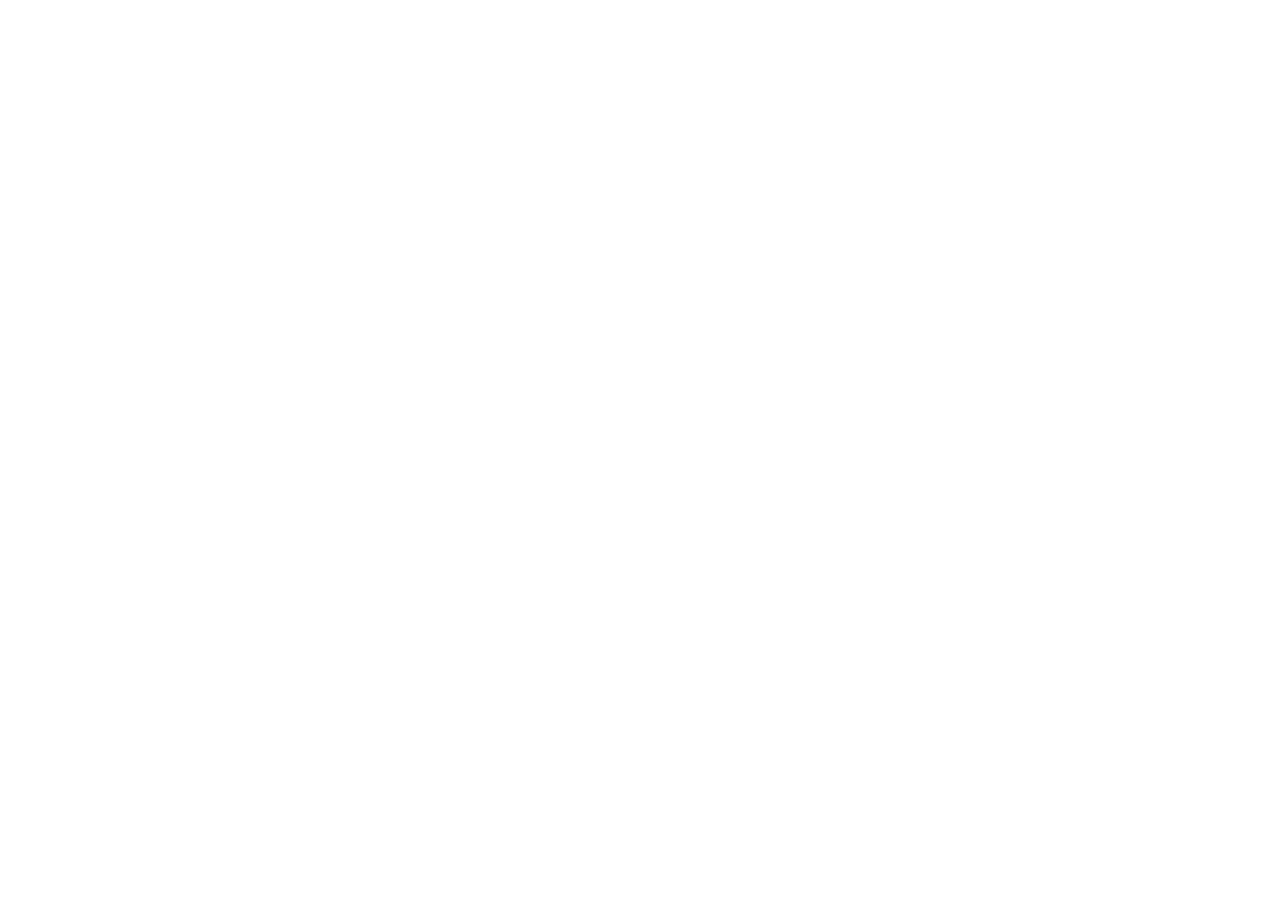
==== index.html @ a70ebf13 "Initial commit" ====
<!DOCTYPE html>
<html lang="en">
<head>
    <meta charset="UTF-8">
    <meta http-equiv="X-UA-Compatible" content="IE=edge">
    <meta name="viewport" content="width=device-width, initial-scale=1.0">
    <title> 9 vazifa</title>
    <link rel="stylesheet" href="css/main.css">
</head>
<body>
 
</body>
</html>
---- css/main.css ----
html {
  height: 100%;
  -webkit-box-sizing: border-box;
          box-sizing: border-box;
}

* {
  -webkit-box-sizing: inherit;
          box-sizing: inherit;
}

body {
  height: 100%;
  display: -webkit-box;
  display: -ms-flexbox;
  display: flex;
  -webkit-box-orient: vertical;
  -webkit-box-direction: normal;
      -ms-flex-direction: column;
          flex-direction: column;
  margin: 0;
  padding: 0;
  font-family: 'Barlow' , 'Arial' , 'sans serif';
  font-weight: 400;
  font-size: 16px;
  line-height: 26px;
  background-color: #fff;
  color: #000;
}

img {
  max-width: 100%;
}

main {
  -webkit-box-flex: 1;
      -ms-flex-positive: 1;
          flex-grow: 1;
}

/*! normalize.css v8.0.1 | MIT License | github.com/necolas/normalize.css */
/* Document
   ========================================================================== */
/**
 * 1. Correct the line height in all browsers.
 * 2. Prevent adjustments of font size after orientation changes in iOS.
 */
html {
  line-height: 1.15;
  /* 1 */
  -webkit-text-size-adjust: 100%;
  /* 2 */
}

/* Sections
     ========================================================================== */
/**
   * Remove the margin in all browsers.
   */
body {
  margin: 0;
}

/**
   * Render the `main` element consistently in IE.
   */
main {
  display: block;
}

/**
   * Correct the font size and margin on `h1` elements within `section` and
   * `article` contexts in Chrome, Firefox, and Safari.
   */
h1 {
  font-size: 2em;
  margin: 0.67em 0;
}

/* Grouping content
     ========================================================================== */
/**
   * 1. Add the correct box sizing in Firefox.
   * 2. Show the overflow in Edge and IE.
   */
hr {
  -webkit-box-sizing: content-box;
          box-sizing: content-box;
  /* 1 */
  height: 0;
  /* 1 */
  overflow: visible;
  /* 2 */
}

/**
   * 1. Correct the inheritance and scaling of font size in all browsers.
   * 2. Correct the odd `em` font sizing in all browsers.
   */
pre {
  font-family: monospace, monospace;
  /* 1 */
  font-size: 1em;
  /* 2 */
}

/* Text-level semantics
     ========================================================================== */
/**
   * Remove the gray background on active links in IE 10.
   */
a {
  background-color: transparent;
}

/**
   * 1. Remove the bottom border in Chrome 57-
   * 2. Add the correct text decoration in Chrome, Edge, IE, Opera, and Safari.
   */
abbr[title] {
  border-bottom: none;
  /* 1 */
  text-decoration: underline;
  /* 2 */
  -webkit-text-decoration: underline dotted;
          text-decoration: underline dotted;
  /* 2 */
}

/**
   * Add the correct font weight in Chrome, Edge, and Safari.
   */
b,
strong {
  font-weight: bolder;
}

/**
   * 1. Correct the inheritance and scaling of font size in all browsers.
   * 2. Correct the odd `em` font sizing in all browsers.
   */
code,
kbd,
samp {
  font-family: monospace, monospace;
  /* 1 */
  font-size: 1em;
  /* 2 */
}

/**
   * Add the correct font size in all browsers.
   */
small {
  font-size: 80%;
}

/**
   * Prevent `sub` and `sup` elements from affecting the line height in
   * all browsers.
   */
sub,
sup {
  font-size: 75%;
  line-height: 0;
  position: relative;
  vertical-align: baseline;
}

sub {
  bottom: -0.25em;
}

sup {
  top: -0.5em;
}

/* Embedded content
     ========================================================================== */
/**
   * Remove the border on images inside links in IE 10.
   */
img {
  border-style: none;
}

/* Forms
     ========================================================================== */
/**
   * 1. Change the font styles in all browsers.
   * 2. Remove the margin in Firefox and Safari.
   */
button,
input,
optgroup,
select,
textarea {
  font-family: inherit;
  /* 1 */
  font-size: 100%;
  /* 1 */
  line-height: 1.15;
  /* 1 */
  margin: 0;
  /* 2 */
}

/**
   * Show the overflow in IE.
   * 1. Show the overflow in Edge.
   */
button,
input {
  /* 1 */
  overflow: visible;
}

/**
   * Remove the inheritance of text transform in Edge, Firefox, and IE.
   * 1. Remove the inheritance of text transform in Firefox.
   */
button,
select {
  /* 1 */
  text-transform: none;
}

/**
   * Correct the inability to style clickable types in iOS and Safari.
   */
button,
[type="button"],
[type="reset"],
[type="submit"] {
  -webkit-appearance: button;
}

/**
   * Remove the inner border and padding in Firefox.
   */
button::-moz-focus-inner,
[type="button"]::-moz-focus-inner,
[type="reset"]::-moz-focus-inner,
[type="submit"]::-moz-focus-inner {
  border-style: none;
  padding: 0;
}

/**
   * Restore the focus styles unset by the previous rule.
   */
button:-moz-focusring,
[type="button"]:-moz-focusring,
[type="reset"]:-moz-focusring,
[type="submit"]:-moz-focusring {
  outline: 1px dotted ButtonText;
}

/**
   * Correct the padding in Firefox.
   */
fieldset {
  padding: 0.35em 0.75em 0.625em;
}

/**
   * 1. Correct the text wrapping in Edge and IE.
   * 2. Correct the color inheritance from `fieldset` elements in IE.
   * 3. Remove the padding so developers are not caught out when they zero out
   *    `fieldset` elements in all browsers.
   */
legend {
  -webkit-box-sizing: border-box;
          box-sizing: border-box;
  /* 1 */
  color: inherit;
  /* 2 */
  display: table;
  /* 1 */
  max-width: 100%;
  /* 1 */
  padding: 0;
  /* 3 */
  white-space: normal;
  /* 1 */
}

/**
   * Add the correct vertical alignment in Chrome, Firefox, and Opera.
   */
progress {
  vertical-align: baseline;
}

/**
   * Remove the default vertical scrollbar in IE 10+.
   */
textarea {
  overflow: auto;
}

/**
   * 1. Add the correct box sizing in IE 10.
   * 2. Remove the padding in IE 10.
   */
[type="checkbox"],
[type="radio"] {
  -webkit-box-sizing: border-box;
          box-sizing: border-box;
  /* 1 */
  padding: 0;
  /* 2 */
}

/**
   * Correct the cursor style of increment and decrement buttons in Chrome.
   */
[type="number"]::-webkit-inner-spin-button,
[type="number"]::-webkit-outer-spin-button {
  height: auto;
}

/**
   * 1. Correct the odd appearance in Chrome and Safari.
   * 2. Correct the outline style in Safari.
   */
[type="search"] {
  -webkit-appearance: textfield;
  /* 1 */
  outline-offset: -2px;
  /* 2 */
}

/**
   * Remove the inner padding in Chrome and Safari on macOS.
   */
[type="search"]::-webkit-search-decoration {
  -webkit-appearance: none;
}

/**
   * 1. Correct the inability to style clickable types in iOS and Safari.
   * 2. Change font properties to `inherit` in Safari.
   */
::-webkit-file-upload-button {
  -webkit-appearance: button;
  /* 1 */
  font: inherit;
  /* 2 */
}

/* Interactive
     ========================================================================== */
/*
   * Add the correct display in Edge, IE 10+, and Firefox.
   */
details {
  display: block;
}

/*
   * Add the correct display in all browsers.
   */
summary {
  display: list-item;
}

/* Misc
     ========================================================================== */
/**
   * Add the correct display in IE 10+.
   */
template {
  display: none;
}

/**
   * Add the correct display in IE 10.
   */
[hidden] {
  display: none;
}

.visually-hidden {
  position: absolute;
  white-space: nowrap;
  width: 1px;
  height: 1px;
  overflow: hidden;
  border: 0;
  padding: 0;
  clip: rect(0 0 0 0);
  -webkit-clip-path: inset(50%);
          clip-path: inset(50%);
  margin: -1px;
}
/*# sourceMappingURL=main.css.map */
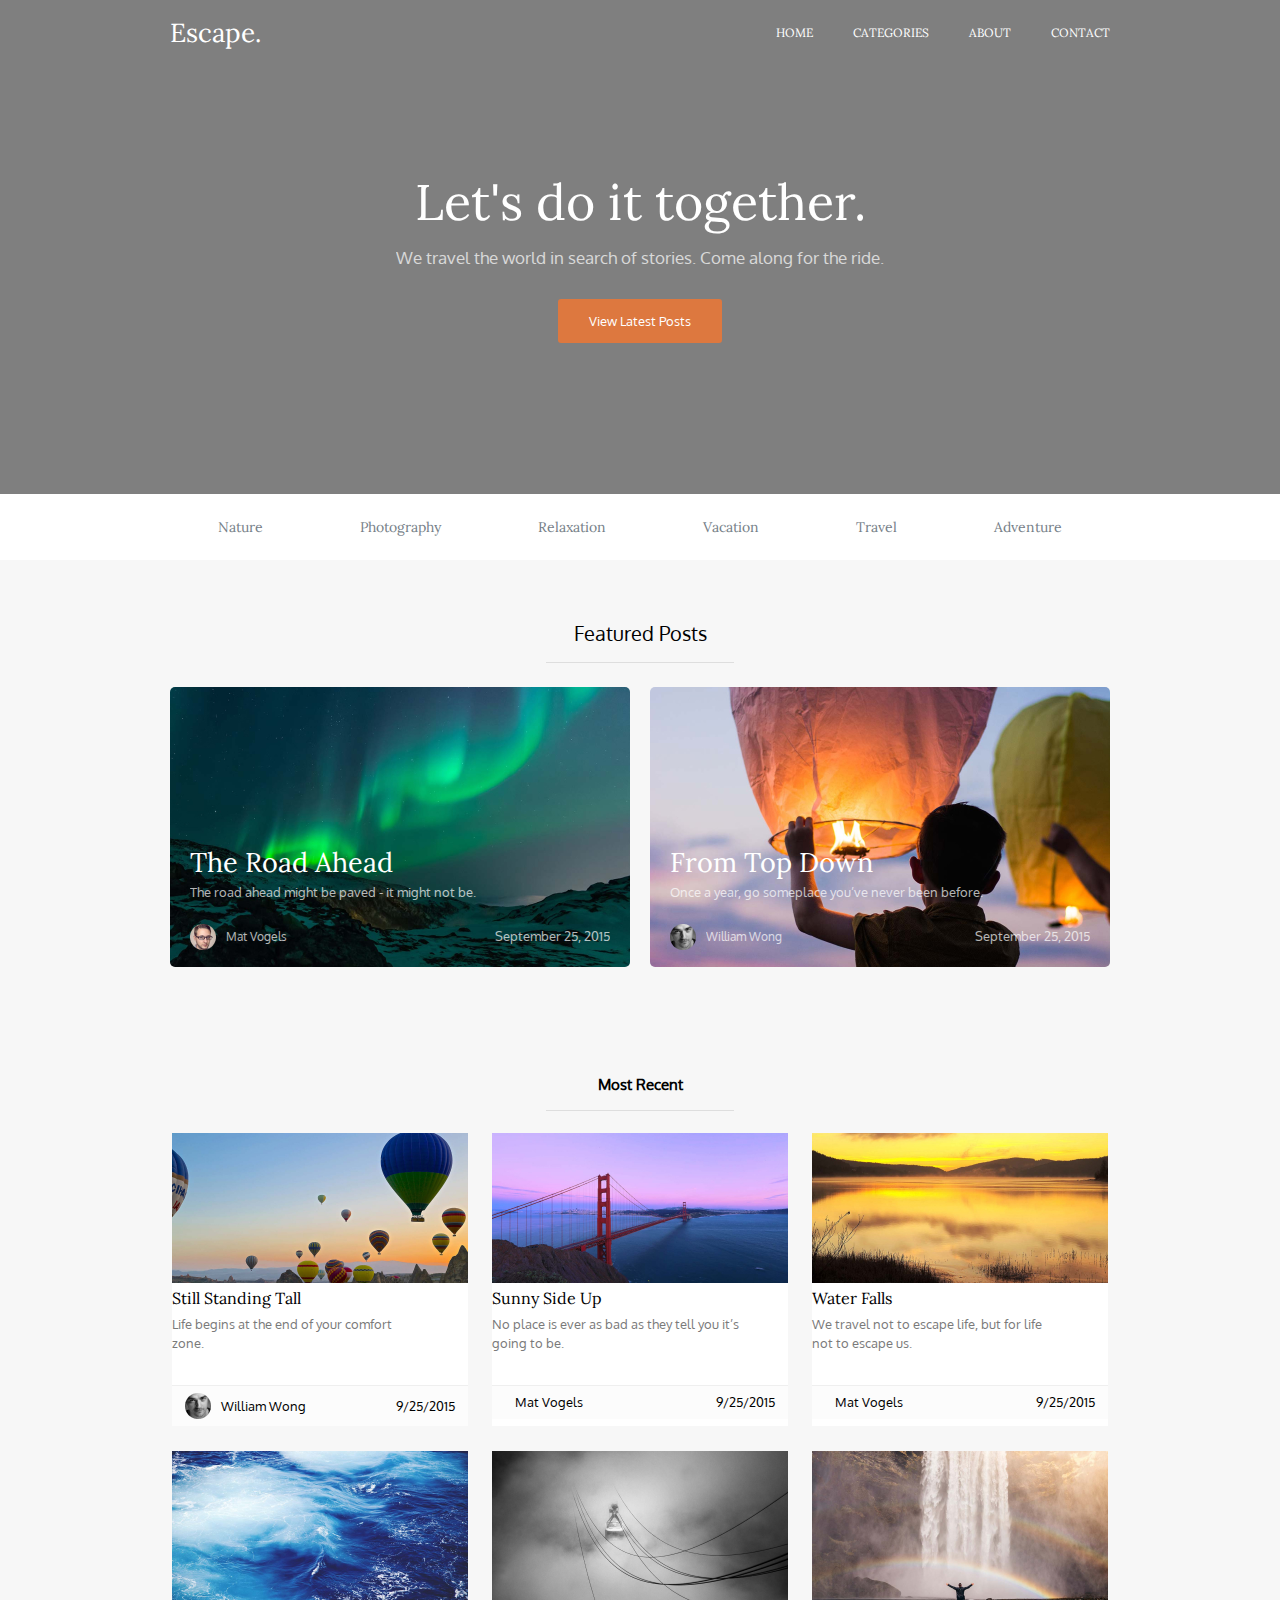
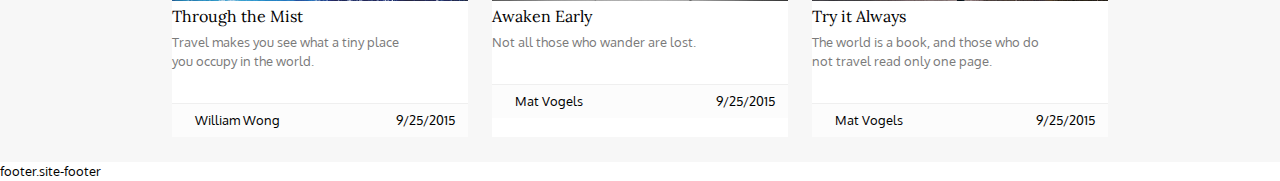
==== commit f2d1f3fe: "project" ====
--- a/index.html
+++ b/index.html
@@ -4,10 +4,193 @@
     <meta charset="UTF-8">
     <meta http-equiv="X-UA-Compatible" content="IE=edge">
     <meta name="viewport" content="width=device-width, initial-scale=1.0">
-    <title> 9 vazifa</title>
+    <title> 10 vazifa</title>
     <link rel="stylesheet" href="css/main.css">
 </head>
 <body>
- 
+    <header class="site-header">
+      <div class="container">
+        <div class="site-header__content">
+            <a href="#" class="site-header__content-link">Escape.</a>
+            <nav class="site-nav">
+                <ul class="site-nav__list">
+                    <li class="site-nav__list-item">
+                        <a class="site-nav__item-link" href="#">
+                             home
+                        </a></li>
+                    <li class="site-nav__list-item">
+                        <a class="site-nav__item-link" href="#">
+                             categories 
+                        </a></li>
+                    <li class="site-nav__list-item">
+                        <a class="site-nav__item-link" href="#">
+                             about
+                        </a></li>
+                    <li class="site-nav__list-item">
+                        <a class="site-nav__item-link" href="#">
+                             contact
+                        </a></li>
+                </ul>
+            </nav>
+        </div>
+        <div class="site-together">
+            <h2 class="site-together__heading">
+                Let's do it together.
+            </h2>
+            <p class="site-together__text">
+                We travel the world in search of stories. Come along for the ride.
+            </p>
+            <a href="#" class="site-together__link">
+                View Latest Posts
+            </a>
+        </div>
+      </div>
+    </header>
+    <main class="site-main">
+        <section class="section-posts container">
+            <div class="section-posts__content">
+                <ul class="section-posts__content-list">
+                    <li class="section-posts__list-item">
+                        <a class="section-posts__item-link" href="#" >
+                            Nature
+                        </a></li>
+                    <li class="section-posts__list-item">
+                        <a class="section-posts__item-link" href="#" >
+                            Photography
+                        </a></li>
+                    <li class="section-posts__list-item">
+                        <a class="section-posts__item-link" href="#" >
+                            Relaxation
+                        </a></li>
+                    <li class="section-posts__list-item">
+                        <a class="section-posts__item-link" href="#" >
+                            Vacation
+                        </a></li>
+                    <li class="section-posts__list-item">
+                        <a class="section-posts__item-link" href="#" >
+                            Travel
+                        </a></li>
+                    <li class="section-posts__list-item">
+                        <a class="section-posts__item-link" href="#" >
+                            Adventure
+                        </a></li>
+                </ul>
+            </div>
+        </section>
+        <section class="featured-section">
+            <h3 class="featured-section__heading">Featured Posts</h3>
+         <div class=" featured-section__item container">
+             <div class="featured-section__wrapper">
+                <img class="featured-section__wrapper-img" src="img/road.jpg" srcset="img/road2x-1.jpg" alt="road" width="460" height="280">
+              <div class="featured-section__wrapper-content">
+                <h4 class="featured-section__wrapper-heading">The Road Ahead</h4>
+                <p class="featured-section__wrapper-text">The road ahead might be paved - it might not be.</p>
+              <div class="featured-section__items">
+                <div class="featured-section__content">
+                    <img class="featured-section__content-img" src="img/road.png" alt="" width="26" height="26">
+                    <p class="featured-section__content-text">Mat Vogels </p>
+                    </div>
+                    <p class="featured-section__wrapper-texts">September 25, 2015</p>    
+              </div>
+            </div>
+            </div>
+            <div class="featured-section__wrapper">
+                <img class="featured-section__wrapper-img" src="img/from.jpg" srcset="img/from2x.jpg" alt="form" width="460" height="280">
+        <div class="featured-section__wrapper-content">
+            <h4 class="featured-section__wrapper-heading">From Top Down</h4>
+            <p class="featured-section__wrapper-text">Once a year, go someplace you’ve never been before.</p>
+           <div class="featured-section__items">
+            <div class="featured-section__content">
+                <img class="featured-section__content-img" src="img/form.png" alt="" width="26" height="26">
+                <p class="featured-section__content-text">William Wong</p>
+                </div>
+                <p class="featured-section__wrapper-texts">September 25, 2015</p>
+           </div>
+        </div>
+        </div>
+         </div>
+         </div> 
+        </section>
+        <section class="section-recent">
+           <div class="section-recent__wrapr container">
+            <h3 class="section-recent__heading">Most Recent</h3>
+            <ul class="section-recent__list">
+                <li class="section-recent__list-item">
+                    <img class="section-recent__item-img" src="img/shar.jpg" srcset="img/shar2x.jpg" alt="" width="296" height="150" >
+                    <h4 class="section-recent__item-heading">Still Standing Tall</h4>
+                    <p class="section-recent__item-text">Life begins at the end of your comfort zone.</p>
+                    <div class="section-recent__content">
+                        <div class="section-recent__content-item">
+                            <img src="img/form.png" alt="" class="section-recent__content-img">
+                            <p class="section-recent__content-text">William Wong</p>
+                        </div>
+                            <p class="section-recent__texts">9/25/2015</p>
+                    </div>
+                </li>
+                <li class="section-recent__list-item">
+                    <img class="section-recent__item-img" src="img/koprik.jpg" srcset="img/koprik2x.jpg" alt="" width="296" height="150" >
+                    <h4 class="section-recent__item-heading">Sunny Side Up</h4>
+                    <p class="section-recent__item-text">No place is ever as bad as they tell you it’s going to be.</p>
+                    <div class="section-recent__content">
+                        <div class="section-recent__content-item">
+                            <img src="" alt="" class="section-recent__content-img">
+                            <p class="section-recent__content-text">Mat Vogels</p>
+                        </div>
+                            <p class="section-recent__texts">9/25/2015</p>
+                    </div>
+                </li>
+                <li class="section-recent__list-item">
+                    <img class="section-recent__item-img" src="img/falls.jpg" srcset="img/falls2x.jpg" alt="" width="296" height="150" >
+                    <h4 class="section-recent__item-heading">Water Falls</h4>
+                    <p class="section-recent__item-text">We travel not to escape life, but for life not to escape us.</p>
+                    <div class="section-recent__content">
+                        <div class="section-recent__content-item">
+                            <img src="" alt="" class="section-recent__content-img">
+                            <p class="section-recent__content-text">Mat Vogels</p>
+                        </div>
+                            <p class="section-recent__texts">9/25/2015</p>
+                    </div>
+                </li>
+                <li class="section-recent__list-item">
+                    <img class="section-recent__item-img" src="img/mist.jpg" srcset="img/mist2x.jpg" alt="" width="296" height="150" >
+                    <h4 class="section-recent__item-heading">Through the Mist</h4>
+                    <p class="section-recent__item-text">Travel makes you see what a tiny place you occupy in the world.</p>
+                    <div class="section-recent__content">
+                        <div class="section-recent__content-item">
+                        <img src="" alt="" class="section-recent__content-img">
+                        <p class="section-recent__content-text">William Wong</p>
+                        </div>
+                            <p class="section-recent__texts">9/25/2015</p>
+                    </div>
+                </li>
+                <li class="section-recent__list-item">
+                    <img class="section-recent__item-img" src="img/early.jpg" srcset="img/early2x.jpg" alt="" width="296" height="150" >
+                    <h4 class="section-recent__item-heading">Awaken Early</h4>
+                    <p class="section-recent__item-text">Not all those who wander are lost.</p>
+                    <div class="section-recent__content">
+                        <div class="section-recent__content-item">
+                            <img src="" alt="" class="section-recent__content-img">
+                            <p class="section-recent__content-text">Mat Vogels</p>
+                        </div>
+                            <p class="section-recent__texts">9/25/2015</p>
+                    </div>
+                </li>
+                <li class="section-recent__list-item">
+                    <img class="section-recent__item-img" src="img/always.jpg" srcset="img/always2x.jpg" alt="" width="296" height="150" >
+                    <h4 class="section-recent__item-heading">Try it Always</h4>
+                    <p class="section-recent__item-text">The world is a book, and those who do not travel read only one page.</p>
+                    <div class="section-recent__content">
+                        <div class="section-recent__content-item">
+                            <img src="" alt="" class="section-recent__content-img">
+                            <p class="section-recent__content-text">Mat Vogels</p>
+                        </div>
+                            <p class="section-recent__texts">9/25/2015</p>
+                    </div>
+                </li>
+            </ul>
+           </div>
+        </section>
+    </main>
+    footer.site-footer
 </body>
 </html>--- a/css/main.css
+++ b/css/main.css
@@ -20,10 +20,10 @@
           flex-direction: column;
   margin: 0;
   padding: 0;
-  font-family: 'Barlow' , 'Arial' , 'sans serif';
-  font-weight: 400;
-  font-size: 16px;
-  line-height: 26px;
+  font-family: 'Oxygen' , 'Arial' , 'sans serif';
+  font-weight: 400;
+  font-size: 13px;
+  line-height: 19px;
   background-color: #fff;
   color: #000;
 }
@@ -36,6 +36,10 @@
   -webkit-box-flex: 1;
       -ms-flex-positive: 1;
           flex-grow: 1;
+}
+
+a {
+  text-decoration: none;
 }
 
 /*! normalize.css v8.0.1 | MIT License | github.com/necolas/normalize.css */
@@ -379,6 +383,31 @@
    */
 [hidden] {
   display: none;
+}
+
+@font-face {
+  font-family: 'Oxygen';
+  src: url("../fonts/Oxygen-Regular.woff2") format("woff2"), url("../fonts/Oxygen-Regular.woff") format("woff");
+  font-weight: normal;
+  font-style: normal;
+  font-display: swap;
+}
+
+@font-face {
+  font-family: 'Lora';
+  src: url("../fonts/Lora-Regular.woff2") format("woff2"), url("../fonts/Lora-Regular.woff") format("woff");
+  font-weight: normal;
+  font-style: normal;
+  font-display: swap;
+}
+
+.container {
+  width: 100%;
+  max-width: 980px;
+  margin: 0 auto;
+  padding: 0;
+  padding-left: 20px;
+  padding-right: 20px;
 }
 
 .visually-hidden {
@@ -394,4 +423,395 @@
           clip-path: inset(50%);
   margin: -1px;
 }
+
+.site-header {
+  padding-top: 20px;
+  background-image: url(../../img/logo.jpg);
+  background-repeat: no-repeat;
+  background-image: -webkit-gradient(linear, left bottom, left top, from(rgba(0, 0, 0, 0.5)), to(rgba(0, 0, 0, 0.5))), url(.jpg);
+  background-image: linear-gradient(0deg, rgba(0, 0, 0, 0.5), rgba(0, 0, 0, 0.5)), url(.jpg);
+}
+
+.site-header__content {
+  margin: 0;
+  padding: 0;
+  display: -webkit-box;
+  display: -ms-flexbox;
+  display: flex;
+  -webkit-box-align: center;
+      -ms-flex-align: center;
+          align-items: center;
+  -webkit-box-pack: justify;
+      -ms-flex-pack: justify;
+          justify-content: space-between;
+}
+
+.site-header__content-link {
+  font-family: "lora";
+  font-weight: 400;
+  font-size: 26px;
+  line-height: 26px;
+  color: #fff;
+}
+
+@media only screen and (max-width: 600px) {
+  .site-header__content-link {
+    font-size: 22px;
+  }
+}
+
+.site-nav {
+  margin: 0;
+  padding: 0;
+}
+
+.site-nav__list {
+  display: -webkit-box;
+  display: -ms-flexbox;
+  display: flex;
+  list-style: none;
+  margin: 0;
+  padding: 0;
+  text-transform: uppercase;
+}
+
+.site-nav__list-item {
+  margin: 0;
+  padding: 0;
+}
+
+.site-nav__list-item:not(:last-child) {
+  margin-right: 40px;
+}
+
+.site-nav__item-link {
+  font-family: "lora";
+  font-weight: 400;
+  font-size: 12px;
+  line-height: 20px;
+  color: #fff;
+}
+
+@media only screen and (max-width: 600px) {
+  .site-nav {
+    display: none;
+  }
+}
+
+.site-together {
+  margin: 0 auto;
+  text-align: center;
+  padding-top: 131px;
+  padding-bottom: 151px;
+}
+
+.site-together__heading {
+  color: #fff;
+  font-family: "lora";
+  font-weight: 400;
+  font-size: 50px;
+  line-height: 51px;
+  margin: 0;
+  margin-bottom: 20px;
+}
+
+.site-together__text {
+  margin: 0;
+  margin-bottom: 31px;
+  color: #fff;
+  opacity: 0.7;
+  font-weight: 400;
+  font-size: 17px;
+  line-height: 20px;
+}
+
+.site-together__link {
+  display: inline-block;
+  background-color: #DD783F;
+  color: #fff;
+  padding: 12px 31px;
+  border-radius: 3px;
+  font-weight: 400;
+  font-size: 13px;
+  line-height: 20px;
+}
+
+@media only screen and (max-width: 600px) {
+  .site-together__heading {
+    font-size: 30px;
+    line-height: 30px;
+  }
+  .site-together__text {
+    width: 250px;
+    margin: 0 auto;
+    font-size: 13px;
+    margin-bottom: 31px;
+    text-align: center;
+  }
+  .site-together__link {
+    font-size: 11px;
+    padding: 10px 20px;
+  }
+}
+
+.section-posts__content-list {
+  margin: 0;
+  padding: 0;
+  list-style: none;
+  display: -webkit-box;
+  display: -ms-flexbox;
+  display: flex;
+  -webkit-box-pack: center;
+      -ms-flex-pack: center;
+          justify-content: center;
+}
+
+.section-posts__list-item {
+  padding: 23px 0;
+}
+
+.section-posts__list-item:not(:last-child) {
+  margin-right: 97px;
+}
+
+.section-posts__item-link {
+  font-family: "lora";
+  font-weight: 400;
+  font-size: 14px;
+  line-height: 20px;
+  color: #768088;
+}
+
+@media only screen and (max-width: 850px) {
+  .section-posts__list-item {
+    padding: 20px 0;
+  }
+  .section-posts__list-item:not(:last-child) {
+    margin-right: 67px;
+  }
+}
+
+@media only screen and (max-width: 680px) {
+  .section-posts__list-item {
+    padding: 20px 0;
+  }
+  .section-posts__list-item:not(:last-child) {
+    margin-right: 37px;
+  }
+}
+
+@media only screen and (max-width: 540px) {
+  .section-posts__list-item {
+    padding: 20px 0;
+  }
+  .section-posts__list-item:not(:last-child) {
+    margin-right: 17px;
+  }
+}
+
+@media only screen and (max-width: 540px) {
+  .section-posts__content-list {
+    list-style: none;
+    margin: 0;
+    padding: 0;
+    display: block;
+    text-align: center;
+    -webkit-box-pack: center;
+        -ms-flex-pack: center;
+            justify-content: center;
+  }
+  .section-posts__list-item {
+    padding: 3px 0;
+  }
+}
+
+.featured-section {
+  background-color: #F7F7F7;
+  margin: 0;
+  padding: 0;
+}
+
+.featured-section__item {
+  display: -webkit-box;
+  display: -ms-flexbox;
+  display: flex;
+  -webkit-box-pack: center;
+      -ms-flex-pack: center;
+          justify-content: center;
+  padding-bottom: 108px;
+}
+
+.featured-section__heading {
+  text-align: center;
+  font-weight: 400;
+  font-size: 20px;
+  line-height: 27px;
+  margin: 0 auto;
+  margin-bottom: 24px;
+  border-bottom: 1px solid #DEDEDE;
+  width: 188px;
+  padding-top: 60px;
+  padding-bottom: 15px;
+}
+
+.featured-section__wrapper-img {
+  display: block;
+  border-radius: 5px;
+}
+
+.featured-section__wrapper {
+  position: relative;
+  z-index: 1;
+}
+
+.featured-section__wrapper:not(:last-child) {
+  margin-right: 20px;
+}
+
+.featured-section__wrapper-content {
+  width: 100%;
+  position: absolute;
+  z-index: 1;
+  padding: 0 20px 15px 20px;
+  color: #fff;
+  margin-top: -120px;
+}
+
+.featured-section__wrapper-heading {
+  margin: 0;
+  margin-bottom: 6px;
+  font-family: "lora";
+  font-weight: 400;
+  font-size: 27px;
+  line-height: 30px;
+}
+
+.featured-section__wrapper-text {
+  margin: 0;
+  margin-bottom: 12px;
+  opacity: 0.7;
+}
+
+.featured-section__items {
+  display: -webkit-box;
+  display: -ms-flexbox;
+  display: flex;
+  -webkit-box-pack: justify;
+      -ms-flex-pack: justify;
+          justify-content: space-between;
+}
+
+.featured-section__content {
+  display: -webkit-box;
+  display: -ms-flexbox;
+  display: flex;
+  -webkit-box-align: center;
+      -ms-flex-align: center;
+          align-items: center;
+  margin: 0;
+  padding: 0;
+}
+
+.featured-section__content-text {
+  margin: 0;
+  margin-left: 10px;
+  font-size: 12px;
+  line-height: 35px;
+  opacity: 0.7;
+}
+
+.featured-section__wrapper-texts {
+  opacity: 0.7;
+}
+
+.section-recent {
+  background-color: #F7F7F7;
+}
+
+.section-recent__list {
+  margin: 0;
+  margin-right: -24px;
+  padding: 0;
+  list-style: none;
+  display: -webkit-box;
+  display: -ms-flexbox;
+  display: flex;
+  -webkit-box-pack: center;
+      -ms-flex-pack: center;
+          justify-content: center;
+  -ms-flex-wrap: wrap;
+      flex-wrap: wrap;
+}
+
+.section-recent__heading {
+  width: 100%;
+  max-width: 188px;
+  margin: 0 auto;
+  margin-bottom: 22px;
+  padding-bottom: 16px;
+  text-align: center;
+  border-bottom: 1px solid #DEDEDE;
+}
+
+.section-recent__list-item {
+  background-color: #fff;
+  margin: 0;
+  padding: 0;
+  margin-right: 24px;
+  margin-bottom: 25px;
+}
+
+.section-recent__item-text {
+  width: 247px;
+  margin: 0;
+}
+
+.section-recent__item-heading {
+  margin: 0;
+  margin-bottom: 6px;
+  font-family: "lora";
+  font-weight: 400;
+  font-size: 16px;
+  line-height: 21px;
+}
+
+.section-recent__item-text {
+  margin: 0;
+  margin-bottom: 32px;
+  color: #7A7A7A;
+}
+
+.section-recent__content {
+  display: -webkit-box;
+  display: -ms-flexbox;
+  display: flex;
+  margin: 0;
+  -webkit-box-align: center;
+      -ms-flex-align: center;
+          align-items: center;
+  padding: 7px 13px;
+  -webkit-box-pack: justify;
+      -ms-flex-pack: justify;
+          justify-content: space-between;
+  border-top: 1px solid #EFEFEF;
+  background-color: #FCFCFC;
+}
+
+.section-recent__content-item {
+  display: -webkit-box;
+  display: -ms-flexbox;
+  display: flex;
+  -webkit-box-align: center;
+      -ms-flex-align: center;
+          align-items: center;
+}
+
+.section-recent__content-text {
+  margin: 0;
+  margin-left: 10px;
+}
+
+.section-recent__texts {
+  margin: 0;
+}
 /*# sourceMappingURL=main.css.map */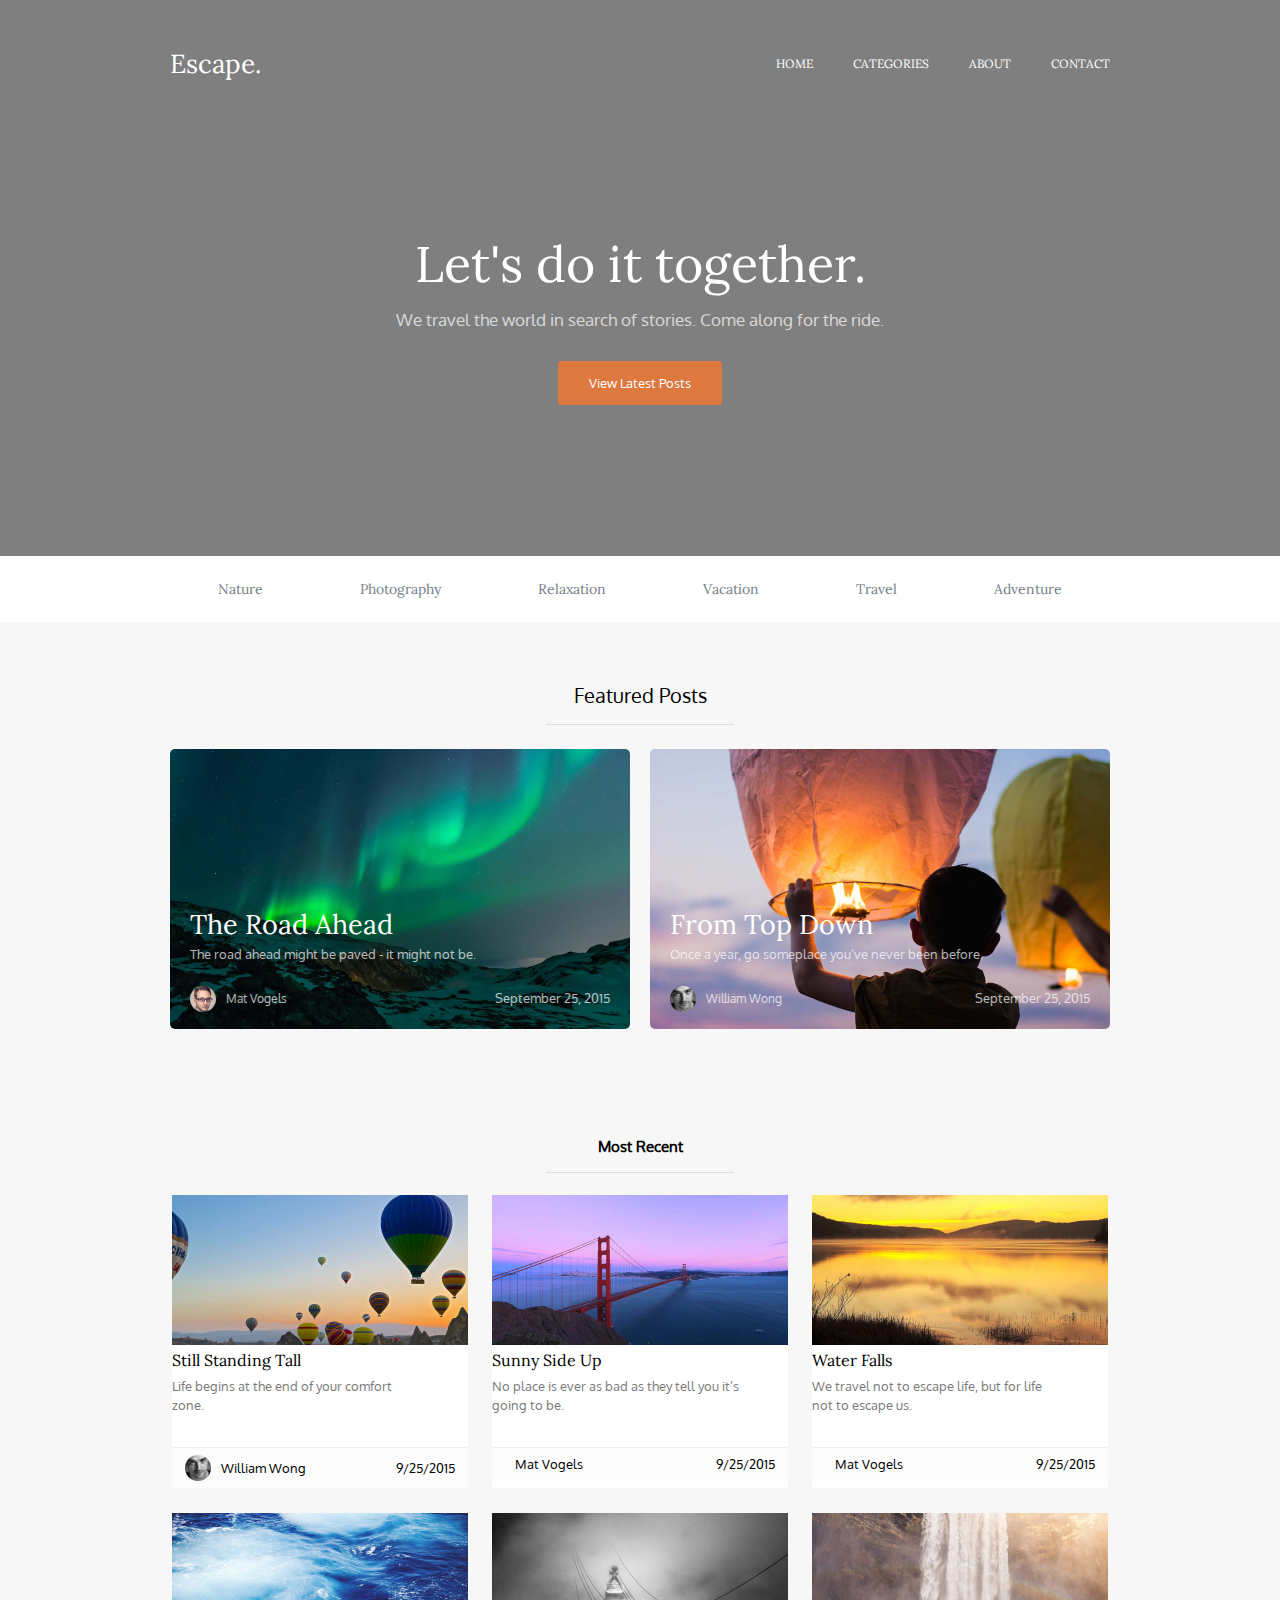
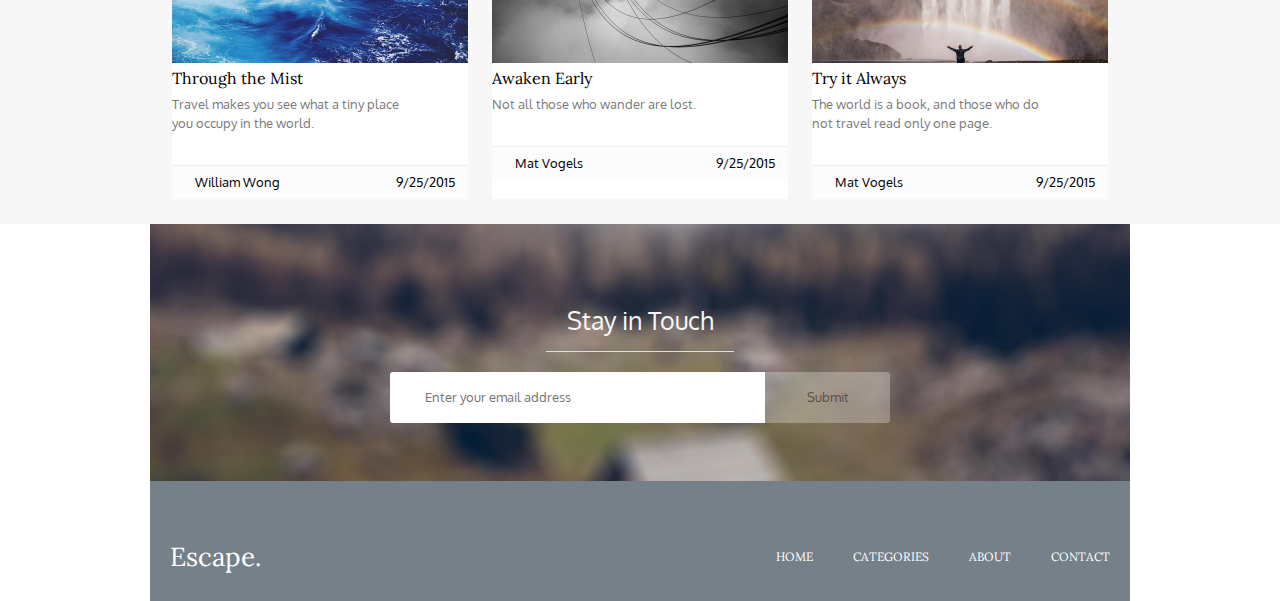
==== commit 84c5ca7a: "ozgarish" ====
--- a/index.html
+++ b/index.html
@@ -191,6 +191,37 @@
            </div>
         </section>
     </main>
-    footer.site-footer
+    <footer class="site-footer">
+        <section class="stay-section container">
+            <h2 class="stay-section__wrapper-heading">Stay in Touch</h2>
+            <div class="stat-section__wrapper">
+                <input class="stay-section__email" type="text" placeholder="Enter your email address">
+                <button class="stay-section__btn" type="submit">Submit</button>
+            </div>
+                <div class="site-header__content">
+                    <a href="#" class="site-header__content-link">Escape.</a>
+                    <nav class="site-nav">
+                        <ul class="site-nav__list">
+                            <li class="site-nav__list-item">
+                                <a class="site-nav__item-link" href="#">
+                                     home
+                                </a></li>
+                            <li class="site-nav__list-item">
+                                <a class="site-nav__item-link" href="#">
+                                     categories 
+                                </a></li>
+                            <li class="site-nav__list-item">
+                                <a class="site-nav__item-link" href="#">
+                                     about
+                                </a></li>
+                            <li class="site-nav__list-item">
+                                <a class="site-nav__item-link" href="#">
+                                     contact
+                                </a></li>
+                        </ul>
+                    </nav>
+                </div>
+            </section>
+    </footer>
 </body>
 </html>--- a/css/main.css
+++ b/css/main.css
@@ -434,7 +434,7 @@
 
 .site-header__content {
   margin: 0;
-  padding: 0;
+  padding: 31px 0;
   display: -webkit-box;
   display: -ms-flexbox;
   display: flex;
@@ -814,4 +814,56 @@
 .section-recent__texts {
   margin: 0;
 }
+
+.stay-section {
+  background-image: url(../../img/footer.jpg);
+  background-repeat: no-repeat;
+  background-size: contain;
+  background-color: #768088;
+  padding-top: 81px;
+}
+
+.stat-section__wrapper {
+  display: -webkit-box;
+  display: -ms-flexbox;
+  display: flex;
+  margin: 0 auto;
+  -webkit-box-pack: center;
+      -ms-flex-pack: center;
+          justify-content: center;
+  padding-bottom: 90px;
+}
+
+.stay-section__email {
+  width: 100%;
+  max-width: 375px;
+  padding: 18px 35px;
+  border: 0;
+  border-radius: 3px 0px 0px 3px;
+}
+
+.stay-section__wrapper-heading {
+  width: 100%;
+  max-width: 188px;
+  margin: 0 auto;
+  margin-bottom: 20px;
+  padding-bottom: 16px;
+  text-align: center;
+  font-weight: 400;
+  font-size: 25px;
+  line-height: 30px;
+  color: #F7F7F7;
+  border-bottom: 1px solid #DEDEDE;
+}
+
+.stay-section__btn {
+  width: 100%;
+  max-width: 125px;
+  background-color: #fff;
+  opacity: 0.28;
+  margin: 0;
+  padding: 18px 35px;
+  border: 0;
+  border-radius: 0px 3px 3px 0px;
+}
 /*# sourceMappingURL=main.css.map */